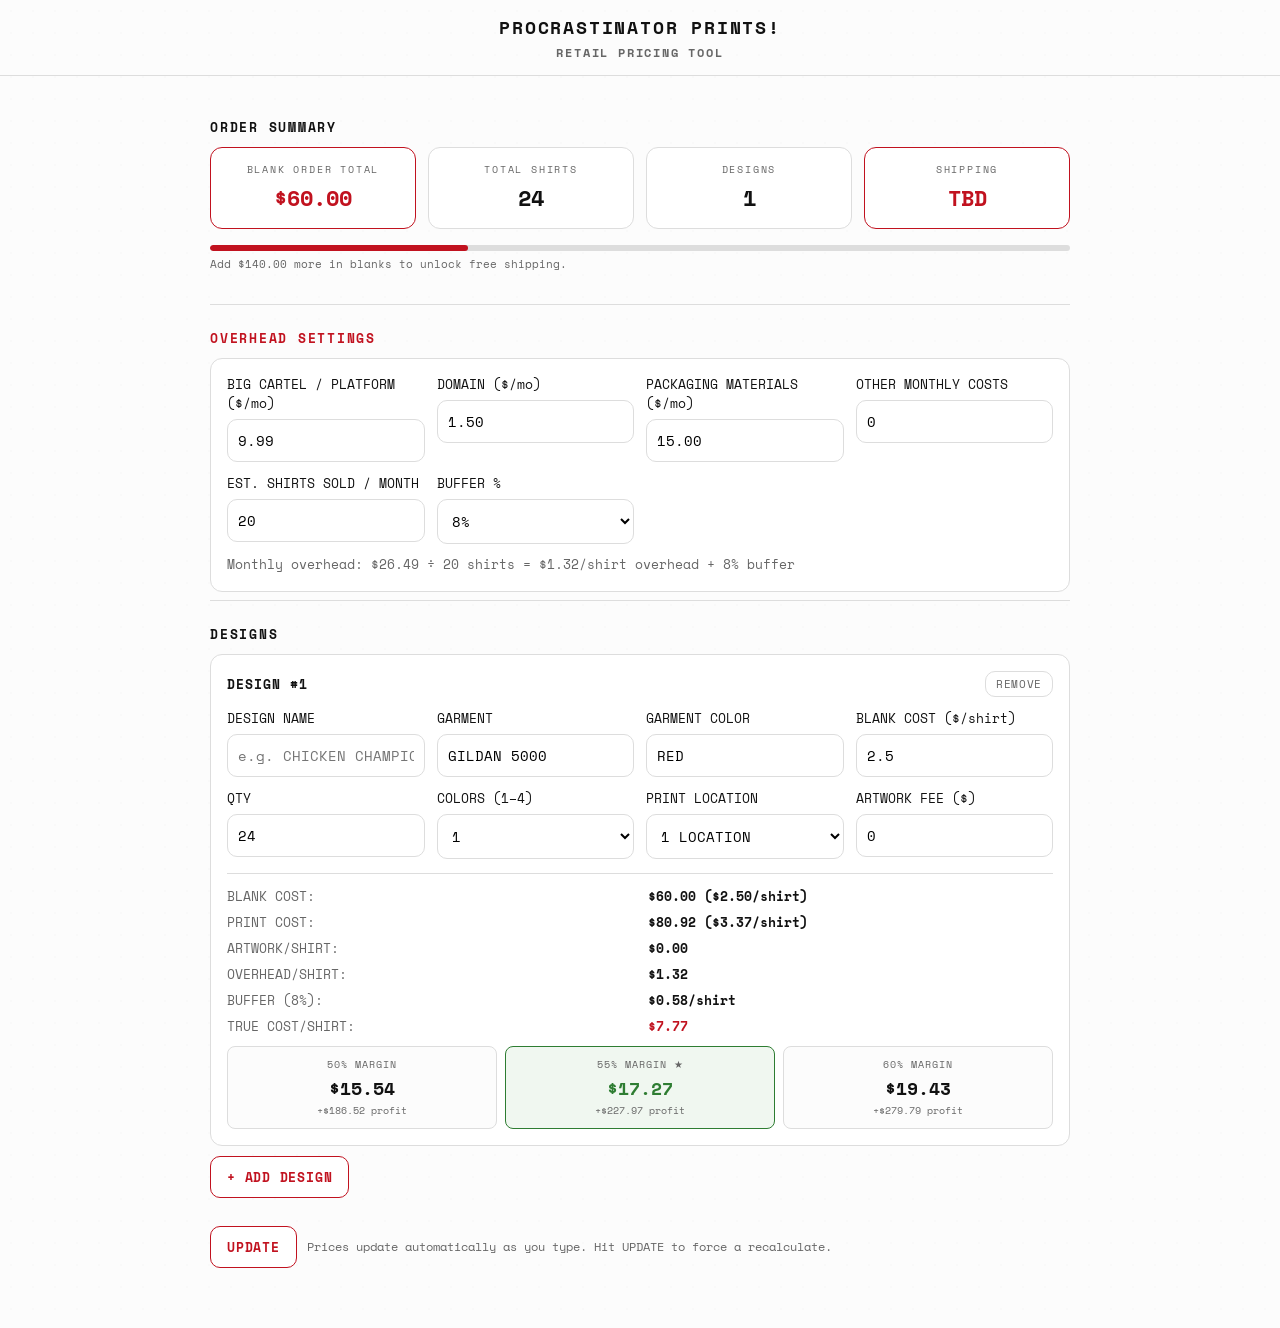
==== retail-pricing.html @ 78d6d3e1 "Add files via upload" ====
<!doctype html>
<html lang="en">
<head>
  <meta charset="utf-8" />
  <title>Procrastinator Prints — Retail Pricing</title>
  <meta name="viewport" content="width=device-width, initial-scale=1" />
  <link rel="preconnect" href="https://fonts.googleapis.com">
  <link rel="preconnect" href="https://fonts.gstatic.com" crossorigin>
  <link href="https://fonts.googleapis.com/css2?family=Space+Mono:wght@400;700&display=swap" rel="stylesheet">
  <style>
    :root {
      --bg: #fcfcfc;
      --text: #111;
      --muted: #666;
      --red: #c1121f;
      --green: #2e7d32;
      --border: #ddd;
    }

    * { box-sizing: border-box; }

    body {
      margin: 0;
      font-family: "Space Mono", monospace;
      background: var(--bg);
      color: var(--text);
      font-size: 15px;
      background-image: radial-gradient(rgba(0,0,0,0.012) 1px, transparent 1px);
      background-size: 22px 22px;
    }

    header {
      text-align: center;
      padding: 14px;
      border-bottom: 1px solid var(--border);
    }

    h1 { margin: 0; font-size: 18px; letter-spacing: 0.1em; }
    h1 span { font-size: 12px; color: var(--muted); display: block; margin-top: 4px; letter-spacing: 0.15em; }

    main {
      max-width: 900px;
      margin: auto;
      padding: 18px 20px 60px;
    }

    h2 {
      font-size: 12.5px;
      letter-spacing: 0.14em;
      margin: 24px 0 10px;
    }

    .panel {
      background: #fff;
      border: 1px solid var(--border);
      padding: 16px;
      border-radius: 12px;
      margin-bottom: 16px;
    }

    .grid {
      display: grid;
      grid-template-columns: repeat(auto-fit, minmax(190px, 1fr));
      gap: 12px;
    }

    label {
      font-size: 12.5px;
      display: flex;
      flex-direction: column;
      gap: 6px;
    }

    input, select, textarea {
      padding: 10px;
      font-family: inherit;
      border: 1px solid var(--border);
      border-radius: 10px;
      background: #fff;
      font-size: 14px;
    }

    textarea { resize: vertical; }

    .note {
      margin-top: 12px;
      font-size: 12.5px;
      color: var(--muted);
      line-height: 1.5;
    }

    button {
      padding: 10px 16px;
      font-family: inherit;
      border-radius: 10px;
      border: 1px solid var(--border);
      background: #fff;
      cursor: pointer;
      letter-spacing: 0.06em;
      font-size: 13px;
    }

    button:hover { border-color: var(--red); }

    .btn-add {
      border-color: var(--red);
      color: var(--red);
      font-weight: 700;
      margin-top: 10px;
    }

    /* ── ORDER SUMMARY ── */
    .order-summary {
      display: grid;
      grid-template-columns: repeat(auto-fit, minmax(160px, 1fr));
      gap: 12px;
      margin-bottom: 16px;
    }

    .summary-card {
      background: #fff;
      border: 1px solid var(--border);
      border-radius: 12px;
      padding: 14px 16px;
      text-align: center;
    }

    .summary-card .label {
      font-size: 10px;
      letter-spacing: 0.18em;
      color: var(--muted);
      text-transform: uppercase;
    }

    .summary-card .value {
      font-size: 22px;
      font-weight: 700;
      margin-top: 4px;
    }

    .summary-card.threshold-ok   { border-color: var(--green); }
    .summary-card.threshold-ok .value { color: var(--green); }
    .summary-card.threshold-warn { border-color: var(--red); }
    .summary-card.threshold-warn .value { color: var(--red); }

    /* ── DESIGN CARDS ── */
    .designs-list {
      display: flex;
      flex-direction: column;
      gap: 14px;
    }

    .design-card {
      background: #fff;
      border: 1px solid var(--border);
      border-radius: 12px;
      padding: 16px;
    }

    .design-card-header {
      display: flex;
      justify-content: space-between;
      align-items: center;
      margin-bottom: 12px;
    }

    .design-card-title {
      font-size: 13px;
      font-weight: 700;
      letter-spacing: 0.08em;
    }

    .btn-remove {
      font-size: 11px;
      color: var(--muted);
      border-color: var(--border);
      padding: 4px 10px;
    }

    .btn-remove:hover { color: var(--red); border-color: var(--red); }

    /* ── RESULTS TABLE ── */
    .results {
      margin-top: 14px;
      border-top: 1px solid var(--border);
      padding-top: 12px;
    }

    .result-row {
      display: grid;
      grid-template-columns: 1fr 1fr;
      gap: 6px 16px;
      font-size: 13px;
      margin-bottom: 6px;
    }

    .result-row .rl { color: var(--muted); }
    .result-row .rv { font-weight: 700; }
    .result-row.highlight .rv { color: var(--green); font-size: 15px; }
    .result-row.internal-row { display: none; }

    .show-internal .result-row.internal-row { display: grid; }

    .retail-options {
      margin-top: 10px;
      display: grid;
      grid-template-columns: repeat(3, 1fr);
      gap: 8px;
    }

    .retail-option {
      background: var(--bg);
      border: 1px solid var(--border);
      border-radius: 8px;
      padding: 10px;
      text-align: center;
    }

    .retail-option .pct { font-size: 10px; color: var(--muted); letter-spacing: 0.1em; }
    .retail-option .price { font-size: 18px; font-weight: 700; margin-top: 3px; }
    .retail-option .profit { font-size: 10px; color: var(--muted); margin-top: 2px; }
    .retail-option.recommended { border-color: var(--green); background: #f0f7f0; }
    .retail-option.recommended .price { color: var(--green); }

    /* ── OVERHEAD ── */
    .overhead-section { margin-bottom: 0; }

    .internalDivider {
      margin: 32px 0 18px;
      border: none;
      border-top: 1px solid var(--border);
      position: relative;
    }

    .internalDivider::after {
      content: "INTERNAL";
      position: absolute;
      top: -9px;
      left: 0;
      padding-right: 10px;
      background: var(--bg);
      font-size: 12px;
      letter-spacing: 0.14em;
      color: var(--red);
    }

    .internal-label { color: var(--red); }

    .threshold-bar {
      height: 6px;
      background: var(--border);
      border-radius: 4px;
      margin-top: 8px;
      overflow: hidden;
    }

    .threshold-fill {
      height: 100%;
      border-radius: 4px;
      background: var(--red);
      transition: width 0.3s ease, background 0.3s ease;
    }

    .threshold-fill.full { background: var(--green); }

    .threshold-note {
      font-size: 11px;
      color: var(--muted);
      margin-top: 5px;
    }

    .printBar {
      margin-top: 28px;
      display: flex;
      gap: 10px;
      align-items: center;
      flex-wrap: wrap;
    }

    .printHint {
      font-size: 12px;
      color: var(--muted);
      flex: 1;
      line-height: 1.45;
    }

    @media (prefers-color-scheme: dark) {
      :root { --bg: #111; --text: #f0f0f0; --muted: #999; --border: #333; }
      input, select, textarea, .panel, .design-card, .summary-card, .retail-option { background: #1e1e1e; color: #f0f0f0; border-color: #333; }
      .retail-option.recommended { background: #1a2e1a; }
    }
  </style>
</head>
<body>

<header>
  <h1>PROCRASTINATOR PRINTS! <span>RETAIL PRICING TOOL</span></h1>
</header>

<main>

  <!-- ORDER SUMMARY -->
  <h2>ORDER SUMMARY</h2>
  <div class="order-summary">
    <div class="summary-card" id="cardTotal">
      <div class="label">Blank Order Total</div>
      <div class="value" id="summaryOrderTotal">$0.00</div>
    </div>
    <div class="summary-card" id="cardShirts">
      <div class="label">Total Shirts</div>
      <div class="value" id="summaryShirts">0</div>
    </div>
    <div class="summary-card" id="cardDesigns">
      <div class="label">Designs</div>
      <div class="value" id="summaryDesigns">0</div>
    </div>
    <div class="summary-card" id="cardShipping">
      <div class="label">Shipping</div>
      <div class="value" id="summaryShipping">—</div>
    </div>
  </div>

  <div class="threshold-bar">
    <div class="threshold-fill" id="thresholdFill" style="width:0%"></div>
  </div>
  <div class="threshold-note" id="thresholdNote">Add designs to reach the $200 free shipping threshold.</div>

  <!-- OVERHEAD (collapsed by default, shown in internal) -->
  <hr class="internalDivider">
  <h2 class="internal-label">OVERHEAD SETTINGS</h2>
  <div class="panel overhead-section">
    <div class="grid">
      <label>BIG CARTEL / PLATFORM ($/mo)
        <input id="ohPlatform" type="number" min="0" step="0.01" value="9.99">
      </label>
      <label>DOMAIN ($/mo)
        <input id="ohDomain" type="number" min="0" step="0.01" value="1.50">
      </label>
      <label>PACKAGING MATERIALS ($/mo)
        <input id="ohPackaging" type="number" min="0" step="0.01" value="15.00">
      </label>
      <label>OTHER MONTHLY COSTS
        <input id="ohOther" type="number" min="0" step="0.01" value="0">
      </label>
      <label>EST. SHIRTS SOLD / MONTH
        <input id="ohUnits" type="number" min="1" value="20">
      </label>
      <label>BUFFER %
        <select id="ohBuffer">
          <option value="0.05">5%</option>
          <option value="0.08" selected>8%</option>
          <option value="0.10">10%</option>
          <option value="0.15">15%</option>
        </select>
      </label>
    </div>
    <div class="note" id="overheadNote">—</div>
  </div>

  <!-- DESIGNS -->
  <hr class="internalDivider" style="margin-top:8px;">
  <h2>DESIGNS</h2>
  <div class="designs-list" id="designsList"></div>
  <button class="btn-add" id="addDesignBtn" type="button">+ ADD DESIGN</button>

  <!-- PRINT BAR -->
  <div class="printBar">
    <button id="calcBtn" type="button" style="border-color:var(--red); color:var(--red); font-weight:700;">UPDATE</button>
    <div class="printHint">Prices update automatically as you type. Hit UPDATE to force a recalculate.</div>
  </div>

</main>

<script>
// ── Internal print costs (same as quote tool) ──────────────────────────────
const COSTS = {
  ink:        0.08,
  labor:      1.25,
  setup:      35.00,
  screenPrep: 4.00,
  spoilage:   10.00
};

const FREE_SHIP_THRESHOLD = 200.00;
let designs = [];
let nextId = 1;

const $ = (id) => document.getElementById(id);
const money = (n) => `$${(Number(n) || 0).toFixed(2)}`;
const pct   = (n) => `${(Number(n) || 0).toFixed(1)}%`;

// ── Overhead per shirt ─────────────────────────────────────────────────────
function calcOverheadPerShirt() {
  const monthly =
    (Number($("ohPlatform").value)  || 0) +
    (Number($("ohDomain").value)    || 0) +
    (Number($("ohPackaging").value) || 0) +
    (Number($("ohOther").value)     || 0);
  const units  = Math.max(1, Number($("ohUnits").value) || 1);
  const buffer = Number($("ohBuffer").value) || 0.08;
  return { perShirt: monthly / units, monthly, buffer };
}

// ── Print cost for one design ──────────────────────────────────────────────
function calcPrintCost(qty, colors, locs) {
  const screens = colors * locs;
  return (
    (COSTS.ink * colors * locs * qty) +
    (COSTS.labor * qty) +
    COSTS.setup +
    (COSTS.screenPrep * screens) +
    COSTS.spoilage
  );
}

// ── Build a design card DOM ────────────────────────────────────────────────
function buildCard(d) {
  const div = document.createElement("div");
  div.className = "design-card";
  div.id = `design-${d.id}`;
  div.innerHTML = `
    <div class="design-card-header">
      <div class="design-card-title">DESIGN #${d.id}</div>
      <button class="btn-remove" type="button" data-id="${d.id}">REMOVE</button>
    </div>
    <div class="grid">
      <label>DESIGN NAME
        <input type="text" class="d-name" placeholder="e.g. CHICKEN CHAMPIONS" value="${d.name}">
      </label>
      <label>GARMENT
        <input type="text" class="d-garment" placeholder="e.g. GILDAN 5000" value="${d.garment}">
      </label>
      <label>GARMENT COLOR
        <input type="text" class="d-color" placeholder="e.g. RED" value="${d.color}">
      </label>
      <label>BLANK COST ($/shirt)
        <input type="number" class="d-blank" min="0" step="0.01" value="${d.blank}">
      </label>
      <label>QTY
        <input type="number" class="d-qty" min="1" value="${d.qty}">
      </label>
      <label>COLORS (1–4)
        <select class="d-colors">
          <option value="1" ${d.colors==1?'selected':''}>1</option>
          <option value="2" ${d.colors==2?'selected':''}>2</option>
          <option value="3" ${d.colors==3?'selected':''}>3</option>
          <option value="4" ${d.colors==4?'selected':''}>4</option>
        </select>
      </label>
      <label>PRINT LOCATION
        <select class="d-locs">
          <option value="1" ${d.locs==1?'selected':''}>1 LOCATION</option>
          <option value="2" ${d.locs==2?'selected':''}>2 LOCATIONS</option>
        </select>
      </label>
      <label>ARTWORK FEE ($)
        <input type="number" class="d-art" min="0" step="0.01" value="${d.art}" placeholder="0.00">
      </label>
    </div>

    <div class="results" id="results-${d.id}">
      <!-- filled by calc -->
    </div>
  `;

  // events
  div.querySelectorAll("input, select").forEach(el => {
    el.addEventListener("input", calc);
    el.addEventListener("change", calc);
  });

  div.querySelector(".btn-remove").addEventListener("click", () => {
    designs = designs.filter(x => x.id !== d.id);
    div.remove();
    calc();
  });

  return div;
}

// ── Read values from a card ────────────────────────────────────────────────
function readCard(id) {
  const div = $(`design-${id}`);
  if (!div) return null;
  return {
    id,
    name:    div.querySelector(".d-name").value.trim(),
    garment: div.querySelector(".d-garment").value.trim(),
    color:   div.querySelector(".d-color").value.trim(),
    blank:   Number(div.querySelector(".d-blank").value)  || 0,
    qty:     Math.max(1, Number(div.querySelector(".d-qty").value) || 1),
    colors:  Number(div.querySelector(".d-colors").value) || 1,
    locs:    Number(div.querySelector(".d-locs").value)   || 1,
    art:     Number(div.querySelector(".d-art").value)    || 0,
  };
}

// ── Main calc ─────────────────────────────────────────────────────────────
function calc() {
  const oh = calcOverheadPerShirt();

  // Update overhead note
  $("overheadNote").textContent =
    `Monthly overhead: ${money(oh.monthly)} ÷ ${$("ohUnits").value} shirts = ${money(oh.perShirt)}/shirt overhead + ${Number($("ohBuffer").value)*100}% buffer`;

  let totalBlanks = 0;
  let totalShirts = 0;
  let totalDesigns = 0;

  designs.forEach(d => {
    const data = readCard(d.id);
    if (!data) return;

    const blankTotal  = data.blank * data.qty;
    const printCost   = calcPrintCost(data.qty, data.colors, data.locs);
    const artPerShirt = data.art / data.qty;
    const overheadPerShirt = oh.perShirt;
    const bufferPct   = Number($("ohBuffer").value) || 0.08;

    const baseCost    = (blankTotal + printCost) / data.qty + artPerShirt + overheadPerShirt;
    const trueCost    = baseCost * (1 + bufferPct);

    const retail50    = trueCost / (1 - 0.50);
    const retail55    = trueCost / (1 - 0.55);
    const retail60    = trueCost / (1 - 0.60);

    const profit50    = (retail50 - trueCost) * data.qty;
    const profit55    = (retail55 - trueCost) * data.qty;
    const profit60    = (retail60 - trueCost) * data.qty;

    totalBlanks  += blankTotal;
    totalShirts  += data.qty;
    totalDesigns += 1;

    // Render results
    const resultsEl = $(`results-${d.id}`);
    if (resultsEl) {
      resultsEl.innerHTML = `
        <div class="result-row internal-row"><span class="rl">BLANK COST:</span><span class="rv">${money(blankTotal)} (${money(data.blank)}/shirt)</span></div>
        <div class="result-row internal-row"><span class="rl">PRINT COST:</span><span class="rv">${money(printCost)} (${money(printCost/data.qty)}/shirt)</span></div>
        <div class="result-row internal-row"><span class="rl">ARTWORK/SHIRT:</span><span class="rv">${money(artPerShirt)}</span></div>
        <div class="result-row internal-row"><span class="rl">OVERHEAD/SHIRT:</span><span class="rv">${money(overheadPerShirt)}</span></div>
        <div class="result-row internal-row"><span class="rl">BUFFER (${Number(bufferPct*100).toFixed(0)}%):</span><span class="rv">${money(baseCost * bufferPct)}/shirt</span></div>
        <div class="result-row"><span class="rl">TRUE COST/SHIRT:</span><span class="rv" style="color:var(--red)">${money(trueCost)}</span></div>
        <div class="retail-options">
          <div class="retail-option">
            <div class="pct">50% MARGIN</div>
            <div class="price">${money(retail50)}</div>
            <div class="profit">+${money(profit50)} profit</div>
          </div>
          <div class="retail-option recommended">
            <div class="pct">55% MARGIN ★</div>
            <div class="price">${money(retail55)}</div>
            <div class="profit">+${money(profit55)} profit</div>
          </div>
          <div class="retail-option">
            <div class="pct">60% MARGIN</div>
            <div class="price">${money(retail60)}</div>
            <div class="profit">+${money(profit60)} profit</div>
          </div>
        </div>
      `;
      // show internal rows
      resultsEl.classList.add("show-internal");
    }
  });

  // Order summary
  $("summaryOrderTotal").textContent = money(totalBlanks);
  $("summaryShirts").textContent     = String(totalShirts);
  $("summaryDesigns").textContent    = String(totalDesigns);

  // Shipping threshold
  const pctFilled = Math.min(100, (totalBlanks / FREE_SHIP_THRESHOLD) * 100);
  $("thresholdFill").style.width = `${pctFilled}%`;
  $("thresholdFill").classList.toggle("full", totalBlanks >= FREE_SHIP_THRESHOLD);

  const cardShipping = $("cardShipping");
  if (totalDesigns === 0) {
    $("summaryShipping").textContent = "—";
    $("thresholdNote").textContent = "Add designs to reach the $200 free shipping threshold.";
    cardShipping.classList.remove("threshold-ok", "threshold-warn");
  } else if (totalBlanks >= FREE_SHIP_THRESHOLD) {
    $("summaryShipping").textContent = "FREE";
    $("thresholdNote").textContent = `${money(totalBlanks)} ordered — free shipping threshold met! ✓`;
    cardShipping.classList.add("threshold-ok");
    cardShipping.classList.remove("threshold-warn");
    $("cardTotal").classList.add("threshold-ok");
    $("cardTotal").classList.remove("threshold-warn");
  } else {
    const remaining = FREE_SHIP_THRESHOLD - totalBlanks;
    $("summaryShipping").textContent = "TBD";
    $("thresholdNote").textContent = `Add ${money(remaining)} more in blanks to unlock free shipping.`;
    cardShipping.classList.add("threshold-warn");
    cardShipping.classList.remove("threshold-ok");
    $("cardTotal").classList.add("threshold-warn");
    $("cardTotal").classList.remove("threshold-ok");
  }
}

// ── Add design ─────────────────────────────────────────────────────────────
function addDesign() {
  const d = { id: nextId++, name: "", garment: "GILDAN 5000", color: "RED", blank: 2.50, qty: 24, colors: 1, locs: 1, art: 0 };
  designs.push(d);
  const card = buildCard(d);
  $("designsList").appendChild(card);
  calc();
}

// ── Init ──────────────────────────────────────────────────────────────────
document.addEventListener("DOMContentLoaded", () => {
  document.querySelectorAll("input, select").forEach(el => {
    el.addEventListener("input", calc);
    el.addEventListener("change", calc);
  });

  $("addDesignBtn").addEventListener("click", addDesign);
  $("calcBtn").addEventListener("click", calc);

  // Start with one design
  addDesign();
  calc();
});
</script>

</body>
</html>
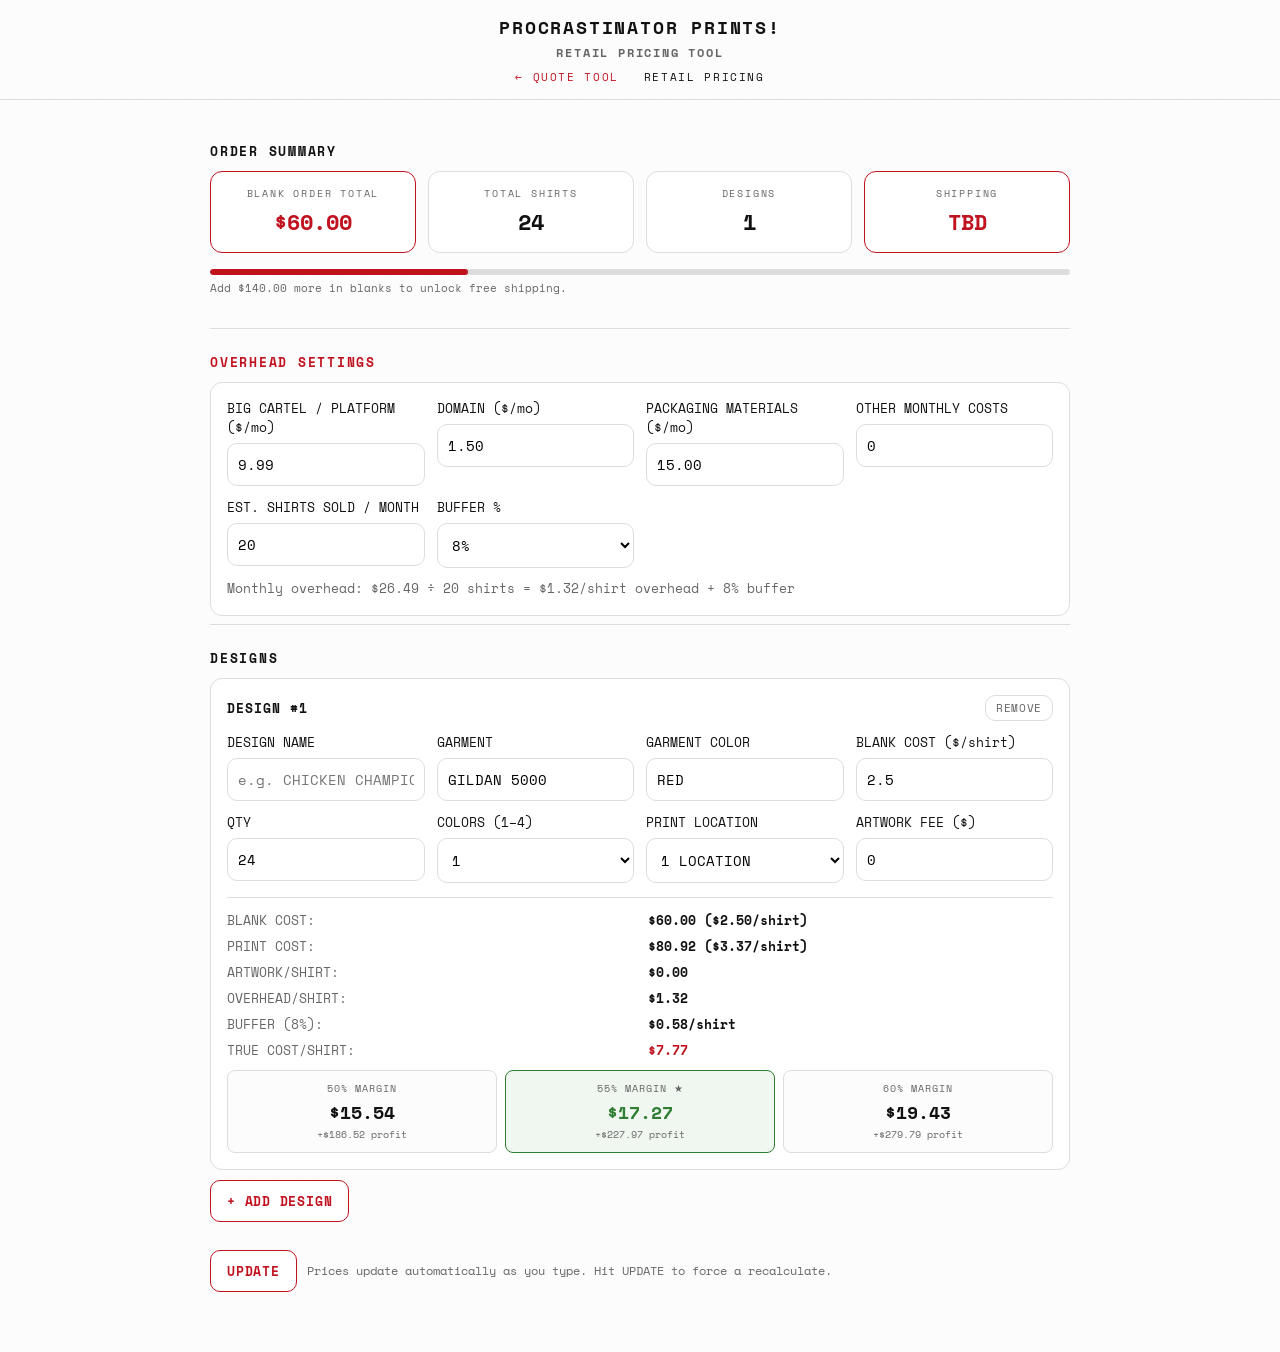
==== commit d6900307: "Add files via upload" ====
--- a/retail-pricing.html
+++ b/retail-pricing.html
@@ -295,6 +295,10 @@
 
 <header>
   <h1>PROCRASTINATOR PRINTS! <span>RETAIL PRICING TOOL</span></h1>
+  <nav style="margin-top:8px; font-size:11px; letter-spacing:0.15em;">
+    <a href="index.html" style="color:var(--red); text-decoration:none; margin-right:16px;">&larr; QUOTE TOOL</a>
+    <a href="retail-pricing.html" style="color:var(--text); text-decoration:none;">RETAIL PRICING</a>
+  </nav>
 </header>
 
 <main>
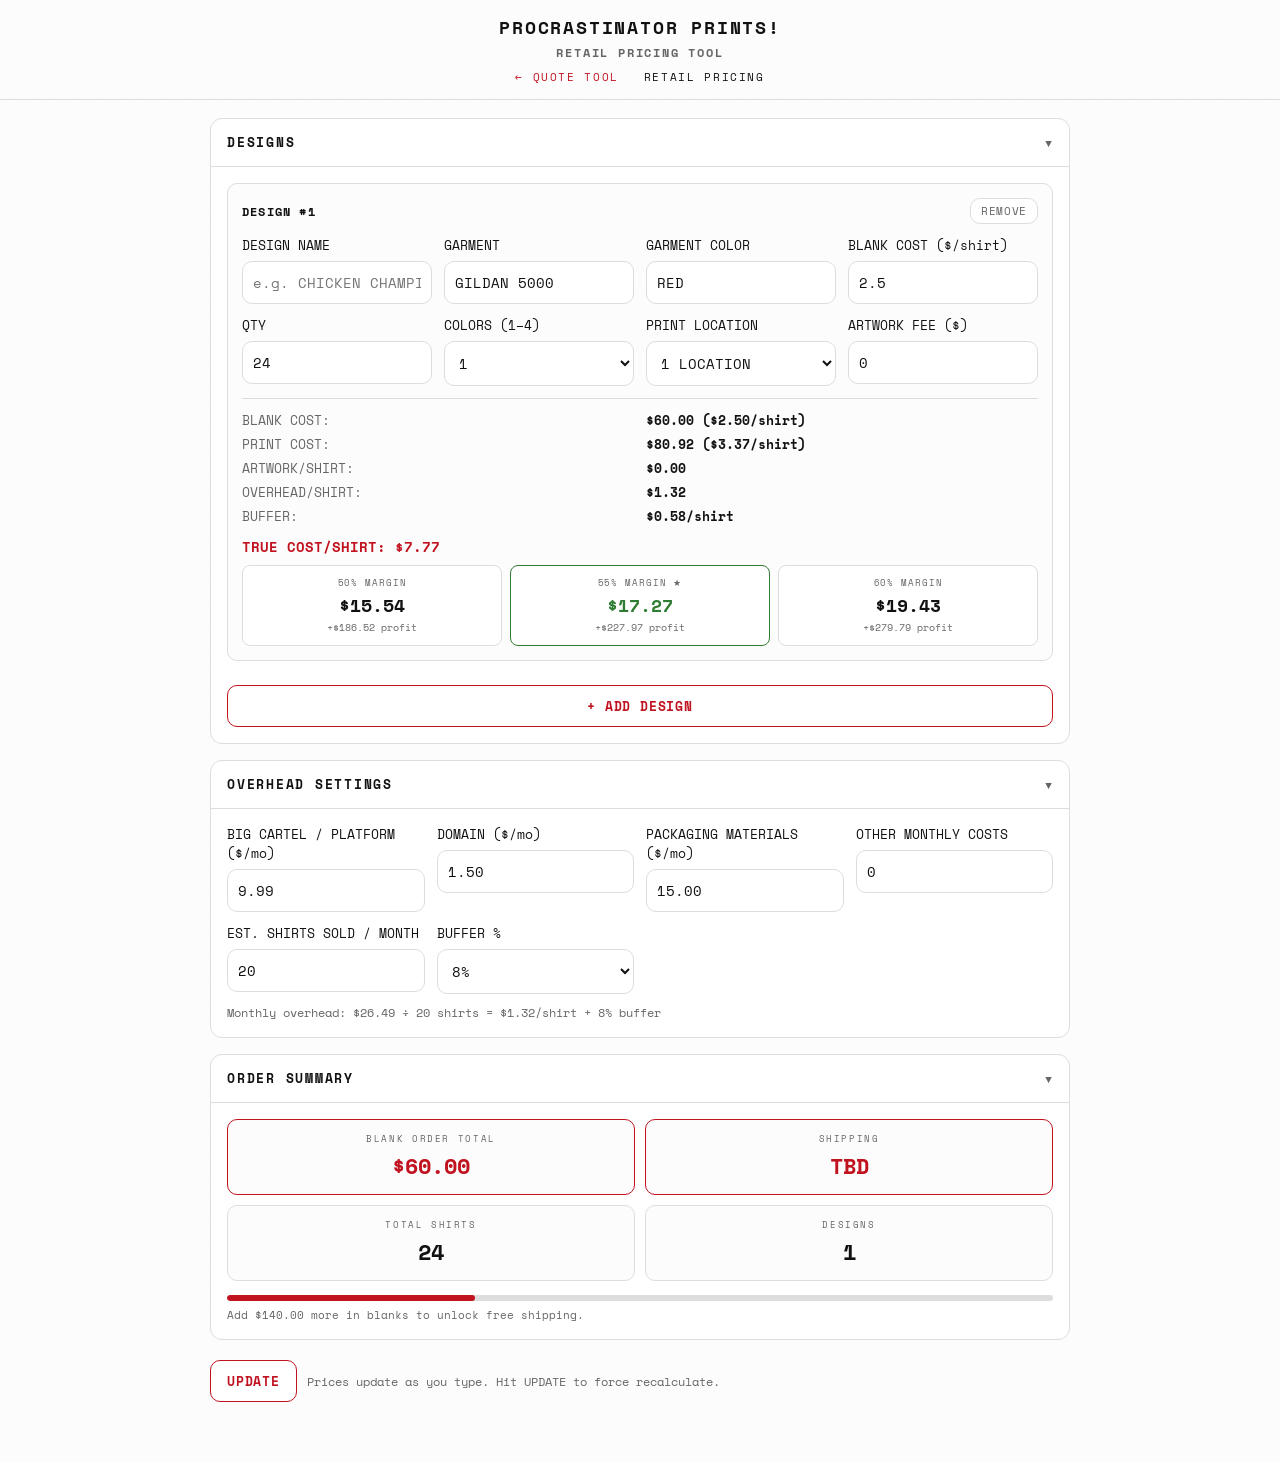
==== commit 64545056: "Add files via upload" ====
--- a/retail-pricing.html
+++ b/retail-pricing.html
@@ -9,12 +9,13 @@
   <link href="https://fonts.googleapis.com/css2?family=Space+Mono:wght@400;700&display=swap" rel="stylesheet">
   <style>
     :root {
-      --bg: #fcfcfc;
-      --text: #111;
-      --muted: #666;
-      --red: #c1121f;
-      --green: #2e7d32;
+      --bg:     #fcfcfc;
+      --text:   #111;
+      --muted:  #666;
+      --red:    #c1121f;
+      --green:  #2e7d32;
       --border: #ddd;
+      --panel:  #fff;
     }
 
     * { box-sizing: border-box; }
@@ -44,20 +45,46 @@
       padding: 18px 20px 60px;
     }
 
-    h2 {
+    /* ── COLLAPSIBLE SECTIONS ── */
+    .section {
+      margin-bottom: 16px;
+      border: 1px solid var(--border);
+      border-radius: 12px;
+      background: var(--panel);
+      overflow: hidden;
+    }
+
+    .section-header {
+      display: flex;
+      justify-content: space-between;
+      align-items: center;
+      padding: 14px 16px;
+      cursor: pointer;
+      user-select: none;
+      border-bottom: 1px solid var(--border);
+    }
+
+    .section-header:hover { background: rgba(0,0,0,0.02); }
+
+    .section-title {
       font-size: 12.5px;
+      font-weight: 700;
       letter-spacing: 0.14em;
-      margin: 24px 0 10px;
-    }
-
-    .panel {
-      background: #fff;
-      border: 1px solid var(--border);
-      padding: 16px;
-      border-radius: 12px;
-      margin-bottom: 16px;
-    }
-
+    }
+
+    .section-toggle {
+      font-size: 11px;
+      color: var(--muted);
+      letter-spacing: 0.1em;
+      transition: transform 0.2s;
+    }
+
+    .section.collapsed .section-toggle { transform: rotate(-90deg); }
+    .section.collapsed .section-body   { display: none; }
+
+    .section-body { padding: 16px; }
+
+    /* ── GRID ── */
     .grid {
       display: grid;
       grid-template-columns: repeat(auto-fit, minmax(190px, 1fr));
@@ -76,25 +103,26 @@
       font-family: inherit;
       border: 1px solid var(--border);
       border-radius: 10px;
-      background: #fff;
+      background: var(--panel);
+      color: var(--text);
       font-size: 14px;
     }
 
-    textarea { resize: vertical; }
-
     .note {
-      margin-top: 12px;
-      font-size: 12.5px;
+      margin-top: 10px;
+      font-size: 12px;
       color: var(--muted);
       line-height: 1.5;
     }
 
+    /* ── BUTTONS ── */
     button {
       padding: 10px 16px;
       font-family: inherit;
       border-radius: 10px;
       border: 1px solid var(--border);
-      background: #fff;
+      background: var(--panel);
+      color: var(--text);
       cursor: pointer;
       letter-spacing: 0.06em;
       font-size: 13px;
@@ -106,55 +134,17 @@
       border-color: var(--red);
       color: var(--red);
       font-weight: 700;
-      margin-top: 10px;
-    }
-
-    /* ── ORDER SUMMARY ── */
-    .order-summary {
-      display: grid;
-      grid-template-columns: repeat(auto-fit, minmax(160px, 1fr));
-      gap: 12px;
-      margin-bottom: 16px;
-    }
-
-    .summary-card {
-      background: #fff;
+      margin-top: 12px;
+      width: 100%;
+    }
+
+    /* ── DESIGN CARDS ── */
+    .design-card {
       border: 1px solid var(--border);
-      border-radius: 12px;
-      padding: 14px 16px;
-      text-align: center;
-    }
-
-    .summary-card .label {
-      font-size: 10px;
-      letter-spacing: 0.18em;
-      color: var(--muted);
-      text-transform: uppercase;
-    }
-
-    .summary-card .value {
-      font-size: 22px;
-      font-weight: 700;
-      margin-top: 4px;
-    }
-
-    .summary-card.threshold-ok   { border-color: var(--green); }
-    .summary-card.threshold-ok .value { color: var(--green); }
-    .summary-card.threshold-warn { border-color: var(--red); }
-    .summary-card.threshold-warn .value { color: var(--red); }
-
-    /* ── DESIGN CARDS ── */
-    .designs-list {
-      display: flex;
-      flex-direction: column;
-      gap: 14px;
-    }
-
-    .design-card {
-      background: #fff;
-      border: 1px solid var(--border);
-      border-radius: 12px;
-      padding: 16px;
+      border-radius: 10px;
+      padding: 14px;
+      margin-bottom: 12px;
+      background: var(--bg);
     }
 
     .design-card-header {
@@ -165,23 +155,22 @@
     }
 
     .design-card-title {
-      font-size: 13px;
+      font-size: 12px;
       font-weight: 700;
-      letter-spacing: 0.08em;
+      letter-spacing: 0.1em;
     }
 
     .btn-remove {
       font-size: 11px;
       color: var(--muted);
-      border-color: var(--border);
       padding: 4px 10px;
     }
 
     .btn-remove:hover { color: var(--red); border-color: var(--red); }
 
-    /* ── RESULTS TABLE ── */
+    /* ── RESULTS ── */
     .results {
-      margin-top: 14px;
+      margin-top: 12px;
       border-top: 1px solid var(--border);
       padding-top: 12px;
     }
@@ -189,69 +178,71 @@
     .result-row {
       display: grid;
       grid-template-columns: 1fr 1fr;
-      gap: 6px 16px;
-      font-size: 13px;
-      margin-bottom: 6px;
-    }
-
-    .result-row .rl { color: var(--muted); }
-    .result-row .rv { font-weight: 700; }
-    .result-row.highlight .rv { color: var(--green); font-size: 15px; }
-    .result-row.internal-row { display: none; }
-
-    .show-internal .result-row.internal-row { display: grid; }
+      gap: 4px 12px;
+      font-size: 12.5px;
+      margin-bottom: 5px;
+    }
+
+    .rl { color: var(--muted); }
+    .rv { font-weight: 700; }
+
+    .true-cost {
+      font-size: 14px;
+      font-weight: 700;
+      color: var(--red);
+      margin: 10px 0 8px;
+    }
 
     .retail-options {
-      margin-top: 10px;
       display: grid;
       grid-template-columns: repeat(3, 1fr);
       gap: 8px;
+      margin-top: 8px;
     }
 
     .retail-option {
-      background: var(--bg);
       border: 1px solid var(--border);
       border-radius: 8px;
-      padding: 10px;
+      padding: 10px 8px;
       text-align: center;
-    }
-
-    .retail-option .pct { font-size: 10px; color: var(--muted); letter-spacing: 0.1em; }
+      background: var(--panel);
+    }
+
+    .retail-option .pct   { font-size: 9px; color: var(--muted); letter-spacing: 0.1em; }
     .retail-option .price { font-size: 18px; font-weight: 700; margin-top: 3px; }
-    .retail-option .profit { font-size: 10px; color: var(--muted); margin-top: 2px; }
-    .retail-option.recommended { border-color: var(--green); background: #f0f7f0; }
+    .retail-option .prof  { font-size: 10px; color: var(--muted); margin-top: 2px; }
+    .retail-option.recommended { border-color: var(--green); }
     .retail-option.recommended .price { color: var(--green); }
 
-    /* ── OVERHEAD ── */
-    .overhead-section { margin-bottom: 0; }
-
-    .internalDivider {
-      margin: 32px 0 18px;
-      border: none;
-      border-top: 1px solid var(--border);
-      position: relative;
-    }
-
-    .internalDivider::after {
-      content: "INTERNAL";
-      position: absolute;
-      top: -9px;
-      left: 0;
-      padding-right: 10px;
+    /* ── ORDER SUMMARY ── */
+    .summary-grid {
+      display: grid;
+      grid-template-columns: repeat(2, 1fr);
+      gap: 10px;
+      margin-bottom: 14px;
+    }
+
+    .summary-card {
+      border: 1px solid var(--border);
+      border-radius: 10px;
+      padding: 12px 14px;
+      text-align: center;
       background: var(--bg);
-      font-size: 12px;
-      letter-spacing: 0.14em;
-      color: var(--red);
-    }
-
-    .internal-label { color: var(--red); }
+    }
+
+    .summary-card .slabel { font-size: 9px; letter-spacing: 0.18em; color: var(--muted); text-transform: uppercase; }
+    .summary-card .svalue { font-size: 22px; font-weight: 700; margin-top: 4px; }
+    .summary-card.ok   { border-color: var(--green); }
+    .summary-card.ok   .svalue { color: var(--green); }
+    .summary-card.warn { border-color: var(--red); }
+    .summary-card.warn .svalue { color: var(--red); }
 
     .threshold-bar {
       height: 6px;
       background: var(--border);
       border-radius: 4px;
-      margin-top: 8px;
       overflow: hidden;
+      margin-bottom: 6px;
     }
 
     .threshold-fill {
@@ -262,32 +253,37 @@
     }
 
     .threshold-fill.full { background: var(--green); }
-
-    .threshold-note {
-      font-size: 11px;
+    .threshold-note { font-size: 11px; color: var(--muted); }
+
+    /* ── OVERHEAD NOTE ── */
+    #overheadNote {
+      font-size: 11.5px;
       color: var(--muted);
-      margin-top: 5px;
-    }
-
+      margin-top: 10px;
+      line-height: 1.5;
+    }
+
+    /* ── BOTTOM BAR ── */
     .printBar {
-      margin-top: 28px;
+      margin-top: 20px;
       display: flex;
       gap: 10px;
       align-items: center;
       flex-wrap: wrap;
     }
 
-    .printHint {
-      font-size: 12px;
-      color: var(--muted);
-      flex: 1;
-      line-height: 1.45;
-    }
-
+    .printHint { font-size: 12px; color: var(--muted); flex: 1; line-height: 1.45; }
+
+    /* ── DARK MODE ── */
     @media (prefers-color-scheme: dark) {
-      :root { --bg: #111; --text: #f0f0f0; --muted: #999; --border: #333; }
-      input, select, textarea, .panel, .design-card, .summary-card, .retail-option { background: #1e1e1e; color: #f0f0f0; border-color: #333; }
-      .retail-option.recommended { background: #1a2e1a; }
+      :root {
+        --bg:     #111;
+        --text:   #f0f0f0;
+        --muted:  #999;
+        --border: #333;
+        --panel:  #1e1e1e;
+      }
+      input, select, textarea { background: #1e1e1e; color: #f0f0f0; border-color: #333; }
     }
   </style>
 </head>
@@ -296,105 +292,110 @@
 <header>
   <h1>PROCRASTINATOR PRINTS! <span>RETAIL PRICING TOOL</span></h1>
   <nav style="margin-top:8px; font-size:11px; letter-spacing:0.15em;">
-    <a href="index.html" style="color:var(--red); text-decoration:none; margin-right:16px;">&larr; QUOTE TOOL</a>
+    <a href="index.html" style="color:var(--red); text-decoration:none; margin-right:16px;">← QUOTE TOOL</a>
     <a href="retail-pricing.html" style="color:var(--text); text-decoration:none;">RETAIL PRICING</a>
   </nav>
 </header>
 
 <main>
 
-  <!-- ORDER SUMMARY -->
-  <h2>ORDER SUMMARY</h2>
-  <div class="order-summary">
-    <div class="summary-card" id="cardTotal">
-      <div class="label">Blank Order Total</div>
-      <div class="value" id="summaryOrderTotal">$0.00</div>
-    </div>
-    <div class="summary-card" id="cardShirts">
-      <div class="label">Total Shirts</div>
-      <div class="value" id="summaryShirts">0</div>
-    </div>
-    <div class="summary-card" id="cardDesigns">
-      <div class="label">Designs</div>
-      <div class="value" id="summaryDesigns">0</div>
-    </div>
-    <div class="summary-card" id="cardShipping">
-      <div class="label">Shipping</div>
-      <div class="value" id="summaryShipping">—</div>
+  <!-- 1. DESIGNS -->
+  <div class="section" id="sectionDesigns">
+    <div class="section-header" data-target="sectionDesigns">
+      <span class="section-title">DESIGNS</span>
+      <span class="section-toggle">▼</span>
+    </div>
+    <div class="section-body">
+      <div class="designs-list" id="designsList"></div>
+      <button class="btn-add" id="addDesignBtn" type="button">+ ADD DESIGN</button>
     </div>
   </div>
 
-  <div class="threshold-bar">
-    <div class="threshold-fill" id="thresholdFill" style="width:0%"></div>
+  <!-- 2. OVERHEAD SETTINGS -->
+  <div class="section" id="sectionOverhead">
+    <div class="section-header" data-target="sectionOverhead">
+      <span class="section-title">OVERHEAD SETTINGS</span>
+      <span class="section-toggle">▼</span>
+    </div>
+    <div class="section-body">
+      <div class="grid">
+        <label>BIG CARTEL / PLATFORM ($/mo)
+          <input id="ohPlatform" type="number" min="0" step="0.01" value="9.99">
+        </label>
+        <label>DOMAIN ($/mo)
+          <input id="ohDomain" type="number" min="0" step="0.01" value="1.50">
+        </label>
+        <label>PACKAGING MATERIALS ($/mo)
+          <input id="ohPackaging" type="number" min="0" step="0.01" value="15.00">
+        </label>
+        <label>OTHER MONTHLY COSTS
+          <input id="ohOther" type="number" min="0" step="0.01" value="0">
+        </label>
+        <label>EST. SHIRTS SOLD / MONTH
+          <input id="ohUnits" type="number" min="1" value="20">
+        </label>
+        <label>BUFFER %
+          <select id="ohBuffer">
+            <option value="0.05">5%</option>
+            <option value="0.08" selected>8%</option>
+            <option value="0.10">10%</option>
+            <option value="0.15">15%</option>
+          </select>
+        </label>
+      </div>
+      <div id="overheadNote">—</div>
+    </div>
   </div>
-  <div class="threshold-note" id="thresholdNote">Add designs to reach the $200 free shipping threshold.</div>
-
-  <!-- OVERHEAD (collapsed by default, shown in internal) -->
-  <hr class="internalDivider">
-  <h2 class="internal-label">OVERHEAD SETTINGS</h2>
-  <div class="panel overhead-section">
-    <div class="grid">
-      <label>BIG CARTEL / PLATFORM ($/mo)
-        <input id="ohPlatform" type="number" min="0" step="0.01" value="9.99">
-      </label>
-      <label>DOMAIN ($/mo)
-        <input id="ohDomain" type="number" min="0" step="0.01" value="1.50">
-      </label>
-      <label>PACKAGING MATERIALS ($/mo)
-        <input id="ohPackaging" type="number" min="0" step="0.01" value="15.00">
-      </label>
-      <label>OTHER MONTHLY COSTS
-        <input id="ohOther" type="number" min="0" step="0.01" value="0">
-      </label>
-      <label>EST. SHIRTS SOLD / MONTH
-        <input id="ohUnits" type="number" min="1" value="20">
-      </label>
-      <label>BUFFER %
-        <select id="ohBuffer">
-          <option value="0.05">5%</option>
-          <option value="0.08" selected>8%</option>
-          <option value="0.10">10%</option>
-          <option value="0.15">15%</option>
-        </select>
-      </label>
-    </div>
-    <div class="note" id="overheadNote">—</div>
+
+  <!-- 3. ORDER SUMMARY -->
+  <div class="section" id="sectionSummary">
+    <div class="section-header" data-target="sectionSummary">
+      <span class="section-title">ORDER SUMMARY</span>
+      <span class="section-toggle">▼</span>
+    </div>
+    <div class="section-body">
+      <div class="summary-grid">
+        <div class="summary-card" id="cardTotal">
+          <div class="slabel">Blank Order Total</div>
+          <div class="svalue" id="summaryOrderTotal">$0.00</div>
+        </div>
+        <div class="summary-card" id="cardShipping">
+          <div class="slabel">Shipping</div>
+          <div class="svalue" id="summaryShipping">—</div>
+        </div>
+        <div class="summary-card">
+          <div class="slabel">Total Shirts</div>
+          <div class="svalue" id="summaryShirts">0</div>
+        </div>
+        <div class="summary-card">
+          <div class="slabel">Designs</div>
+          <div class="svalue" id="summaryDesigns">0</div>
+        </div>
+      </div>
+      <div class="threshold-bar">
+        <div class="threshold-fill" id="thresholdFill" style="width:0%"></div>
+      </div>
+      <div class="threshold-note" id="thresholdNote">Add designs to reach the $200 free shipping threshold.</div>
+    </div>
   </div>
 
-  <!-- DESIGNS -->
-  <hr class="internalDivider" style="margin-top:8px;">
-  <h2>DESIGNS</h2>
-  <div class="designs-list" id="designsList"></div>
-  <button class="btn-add" id="addDesignBtn" type="button">+ ADD DESIGN</button>
-
-  <!-- PRINT BAR -->
   <div class="printBar">
-    <button id="calcBtn" type="button" style="border-color:var(--red); color:var(--red); font-weight:700;">UPDATE</button>
-    <div class="printHint">Prices update automatically as you type. Hit UPDATE to force a recalculate.</div>
+    <button id="calcBtn" type="button" style="border-color:var(--red);color:var(--red);font-weight:700;">UPDATE</button>
+    <div class="printHint">Prices update as you type. Hit UPDATE to force recalculate.</div>
   </div>
 
 </main>
 
 <script>
-// ── Internal print costs (same as quote tool) ──────────────────────────────
-const COSTS = {
-  ink:        0.08,
-  labor:      1.25,
-  setup:      35.00,
-  screenPrep: 4.00,
-  spoilage:   10.00
-};
-
-const FREE_SHIP_THRESHOLD = 200.00;
+const COSTS = { ink:0.08, labor:1.25, setup:35.00, screenPrep:4.00, spoilage:10.00 };
+const FREE_SHIP = 200.00;
 let designs = [];
-let nextId = 1;
-
-const $ = (id) => document.getElementById(id);
-const money = (n) => `$${(Number(n) || 0).toFixed(2)}`;
-const pct   = (n) => `${(Number(n) || 0).toFixed(1)}%`;
-
-// ── Overhead per shirt ─────────────────────────────────────────────────────
-function calcOverheadPerShirt() {
+let nextId  = 1;
+
+const $     = (id) => document.getElementById(id);
+const money = (n)  => `$${(Number(n)||0).toFixed(2)}`;
+
+function calcOverhead() {
   const monthly =
     (Number($("ohPlatform").value)  || 0) +
     (Number($("ohDomain").value)    || 0) +
@@ -405,19 +406,11 @@
   return { perShirt: monthly / units, monthly, buffer };
 }
 
-// ── Print cost for one design ──────────────────────────────────────────────
-function calcPrintCost(qty, colors, locs) {
-  const screens = colors * locs;
-  return (
-    (COSTS.ink * colors * locs * qty) +
-    (COSTS.labor * qty) +
-    COSTS.setup +
-    (COSTS.screenPrep * screens) +
-    COSTS.spoilage
-  );
+function calcPrint(qty, colors, locs) {
+  return (COSTS.ink * colors * locs * qty) + (COSTS.labor * qty) +
+    COSTS.setup + (COSTS.screenPrep * colors * locs) + COSTS.spoilage;
 }
 
-// ── Build a design card DOM ────────────────────────────────────────────────
 function buildCard(d) {
   const div = document.createElement("div");
   div.className = "design-card";
@@ -461,15 +454,11 @@
         <input type="number" class="d-art" min="0" step="0.01" value="${d.art}" placeholder="0.00">
       </label>
     </div>
-
-    <div class="results" id="results-${d.id}">
-      <!-- filled by calc -->
-    </div>
+    <div class="results" id="results-${d.id}"></div>
   `;
 
-  // events
   div.querySelectorAll("input, select").forEach(el => {
-    el.addEventListener("input", calc);
+    el.addEventListener("input",  calc);
     el.addEventListener("change", calc);
   });
 
@@ -482,90 +471,72 @@
   return div;
 }
 
-// ── Read values from a card ────────────────────────────────────────────────
 function readCard(id) {
   const div = $(`design-${id}`);
   if (!div) return null;
   return {
     id,
-    name:    div.querySelector(".d-name").value.trim(),
-    garment: div.querySelector(".d-garment").value.trim(),
-    color:   div.querySelector(".d-color").value.trim(),
-    blank:   Number(div.querySelector(".d-blank").value)  || 0,
-    qty:     Math.max(1, Number(div.querySelector(".d-qty").value) || 1),
-    colors:  Number(div.querySelector(".d-colors").value) || 1,
-    locs:    Number(div.querySelector(".d-locs").value)   || 1,
-    art:     Number(div.querySelector(".d-art").value)    || 0,
+    blank:  Number(div.querySelector(".d-blank").value)  || 0,
+    qty:    Math.max(1, Number(div.querySelector(".d-qty").value) || 1),
+    colors: Number(div.querySelector(".d-colors").value) || 1,
+    locs:   Number(div.querySelector(".d-locs").value)   || 1,
+    art:    Number(div.querySelector(".d-art").value)    || 0,
   };
 }
 
-// ── Main calc ─────────────────────────────────────────────────────────────
 function calc() {
-  const oh = calcOverheadPerShirt();
-
-  // Update overhead note
+  const oh = calcOverhead();
+
   $("overheadNote").textContent =
-    `Monthly overhead: ${money(oh.monthly)} ÷ ${$("ohUnits").value} shirts = ${money(oh.perShirt)}/shirt overhead + ${Number($("ohBuffer").value)*100}% buffer`;
-
-  let totalBlanks = 0;
-  let totalShirts = 0;
-  let totalDesigns = 0;
+    `Monthly overhead: ${money(oh.monthly)} ÷ ${$("ohUnits").value} shirts = ${money(oh.perShirt)}/shirt + ${Math.round(oh.buffer*100)}% buffer`;
+
+  let totalBlanks = 0, totalShirts = 0, totalDesigns = 0;
 
   designs.forEach(d => {
     const data = readCard(d.id);
     if (!data) return;
 
-    const blankTotal  = data.blank * data.qty;
-    const printCost   = calcPrintCost(data.qty, data.colors, data.locs);
-    const artPerShirt = data.art / data.qty;
-    const overheadPerShirt = oh.perShirt;
-    const bufferPct   = Number($("ohBuffer").value) || 0.08;
-
-    const baseCost    = (blankTotal + printCost) / data.qty + artPerShirt + overheadPerShirt;
-    const trueCost    = baseCost * (1 + bufferPct);
-
-    const retail50    = trueCost / (1 - 0.50);
-    const retail55    = trueCost / (1 - 0.55);
-    const retail60    = trueCost / (1 - 0.60);
-
-    const profit50    = (retail50 - trueCost) * data.qty;
-    const profit55    = (retail55 - trueCost) * data.qty;
-    const profit60    = (retail60 - trueCost) * data.qty;
+    const blankTotal   = data.blank * data.qty;
+    const printCost    = calcPrint(data.qty, data.colors, data.locs);
+    const artPerShirt  = data.art / data.qty;
+    const baseCost     = (blankTotal + printCost) / data.qty + artPerShirt + oh.perShirt;
+    const trueCost     = baseCost * (1 + oh.buffer);
+
+    const r50 = trueCost / 0.50;
+    const r55 = trueCost / 0.45;
+    const r60 = trueCost / 0.40;
 
     totalBlanks  += blankTotal;
     totalShirts  += data.qty;
     totalDesigns += 1;
 
-    // Render results
-    const resultsEl = $(`results-${d.id}`);
-    if (resultsEl) {
-      resultsEl.innerHTML = `
-        <div class="result-row internal-row"><span class="rl">BLANK COST:</span><span class="rv">${money(blankTotal)} (${money(data.blank)}/shirt)</span></div>
-        <div class="result-row internal-row"><span class="rl">PRINT COST:</span><span class="rv">${money(printCost)} (${money(printCost/data.qty)}/shirt)</span></div>
-        <div class="result-row internal-row"><span class="rl">ARTWORK/SHIRT:</span><span class="rv">${money(artPerShirt)}</span></div>
-        <div class="result-row internal-row"><span class="rl">OVERHEAD/SHIRT:</span><span class="rv">${money(overheadPerShirt)}</span></div>
-        <div class="result-row internal-row"><span class="rl">BUFFER (${Number(bufferPct*100).toFixed(0)}%):</span><span class="rv">${money(baseCost * bufferPct)}/shirt</span></div>
-        <div class="result-row"><span class="rl">TRUE COST/SHIRT:</span><span class="rv" style="color:var(--red)">${money(trueCost)}</span></div>
+    const el = $(`results-${d.id}`);
+    if (el) {
+      el.innerHTML = `
+        <div class="result-row"><span class="rl">BLANK COST:</span><span class="rv">${money(blankTotal)} (${money(data.blank)}/shirt)</span></div>
+        <div class="result-row"><span class="rl">PRINT COST:</span><span class="rv">${money(printCost)} (${money(printCost/data.qty)}/shirt)</span></div>
+        <div class="result-row"><span class="rl">ARTWORK/SHIRT:</span><span class="rv">${money(artPerShirt)}</span></div>
+        <div class="result-row"><span class="rl">OVERHEAD/SHIRT:</span><span class="rv">${money(oh.perShirt)}</span></div>
+        <div class="result-row"><span class="rl">BUFFER:</span><span class="rv">${money(baseCost * oh.buffer)}/shirt</span></div>
+        <div class="true-cost">TRUE COST/SHIRT: ${money(trueCost)}</div>
         <div class="retail-options">
           <div class="retail-option">
             <div class="pct">50% MARGIN</div>
-            <div class="price">${money(retail50)}</div>
-            <div class="profit">+${money(profit50)} profit</div>
+            <div class="price">${money(r50)}</div>
+            <div class="prof">+${money((r50-trueCost)*data.qty)} profit</div>
           </div>
           <div class="retail-option recommended">
             <div class="pct">55% MARGIN ★</div>
-            <div class="price">${money(retail55)}</div>
-            <div class="profit">+${money(profit55)} profit</div>
+            <div class="price">${money(r55)}</div>
+            <div class="prof">+${money((r55-trueCost)*data.qty)} profit</div>
           </div>
           <div class="retail-option">
             <div class="pct">60% MARGIN</div>
-            <div class="price">${money(retail60)}</div>
-            <div class="profit">+${money(profit60)} profit</div>
+            <div class="price">${money(r60)}</div>
+            <div class="prof">+${money((r60-trueCost)*data.qty)} profit</div>
           </div>
         </div>
       `;
-      // show internal rows
-      resultsEl.classList.add("show-internal");
     }
   });
 
@@ -574,58 +545,59 @@
   $("summaryShirts").textContent     = String(totalShirts);
   $("summaryDesigns").textContent    = String(totalDesigns);
 
-  // Shipping threshold
-  const pctFilled = Math.min(100, (totalBlanks / FREE_SHIP_THRESHOLD) * 100);
+  const pctFilled = Math.min(100, (totalBlanks / FREE_SHIP) * 100);
   $("thresholdFill").style.width = `${pctFilled}%`;
-  $("thresholdFill").classList.toggle("full", totalBlanks >= FREE_SHIP_THRESHOLD);
+  $("thresholdFill").classList.toggle("full", totalBlanks >= FREE_SHIP);
 
   const cardShipping = $("cardShipping");
+  const cardTotal    = $("cardTotal");
+
   if (totalDesigns === 0) {
     $("summaryShipping").textContent = "—";
-    $("thresholdNote").textContent = "Add designs to reach the $200 free shipping threshold.";
-    cardShipping.classList.remove("threshold-ok", "threshold-warn");
-  } else if (totalBlanks >= FREE_SHIP_THRESHOLD) {
-    $("summaryShipping").textContent = "FREE";
-    $("thresholdNote").textContent = `${money(totalBlanks)} ordered — free shipping threshold met! ✓`;
-    cardShipping.classList.add("threshold-ok");
-    cardShipping.classList.remove("threshold-warn");
-    $("cardTotal").classList.add("threshold-ok");
-    $("cardTotal").classList.remove("threshold-warn");
+    $("thresholdNote").textContent   = "Add designs to reach the $200 free shipping threshold.";
+    cardShipping.className = "summary-card";
+    cardTotal.className    = "summary-card";
+  } else if (totalBlanks >= FREE_SHIP) {
+    $("summaryShipping").textContent = "FREE ✓";
+    $("thresholdNote").textContent   = `${money(totalBlanks)} ordered — free shipping unlocked!`;
+    cardShipping.className = "summary-card ok";
+    cardTotal.className    = "summary-card ok";
   } else {
-    const remaining = FREE_SHIP_THRESHOLD - totalBlanks;
+    const rem = FREE_SHIP - totalBlanks;
     $("summaryShipping").textContent = "TBD";
-    $("thresholdNote").textContent = `Add ${money(remaining)} more in blanks to unlock free shipping.`;
-    cardShipping.classList.add("threshold-warn");
-    cardShipping.classList.remove("threshold-ok");
-    $("cardTotal").classList.add("threshold-warn");
-    $("cardTotal").classList.remove("threshold-ok");
+    $("thresholdNote").textContent   = `Add ${money(rem)} more in blanks to unlock free shipping.`;
+    cardShipping.className = "summary-card warn";
+    cardTotal.className    = "summary-card warn";
   }
 }
 
-// ── Add design ─────────────────────────────────────────────────────────────
 function addDesign() {
-  const d = { id: nextId++, name: "", garment: "GILDAN 5000", color: "RED", blank: 2.50, qty: 24, colors: 1, locs: 1, art: 0 };
+  const d = { id: nextId++, name:"", garment:"GILDAN 5000", color:"RED", blank:2.50, qty:24, colors:1, locs:1, art:0 };
   designs.push(d);
-  const card = buildCard(d);
-  $("designsList").appendChild(card);
+  $("designsList").appendChild(buildCard(d));
   calc();
 }
+
+// ── Collapsible sections ───────────────────────────────────────────────────
+document.querySelectorAll(".section-header").forEach(header => {
+  header.addEventListener("click", () => {
+    const target = header.dataset.target;
+    const section = $(target);
+    section.classList.toggle("collapsed");
+  });
+});
 
 // ── Init ──────────────────────────────────────────────────────────────────
 document.addEventListener("DOMContentLoaded", () => {
   document.querySelectorAll("input, select").forEach(el => {
-    el.addEventListener("input", calc);
+    el.addEventListener("input",  calc);
     el.addEventListener("change", calc);
   });
-
   $("addDesignBtn").addEventListener("click", addDesign);
   $("calcBtn").addEventListener("click", calc);
-
-  // Start with one design
   addDesign();
   calc();
 });
 </script>
-
 </body>
 </html>
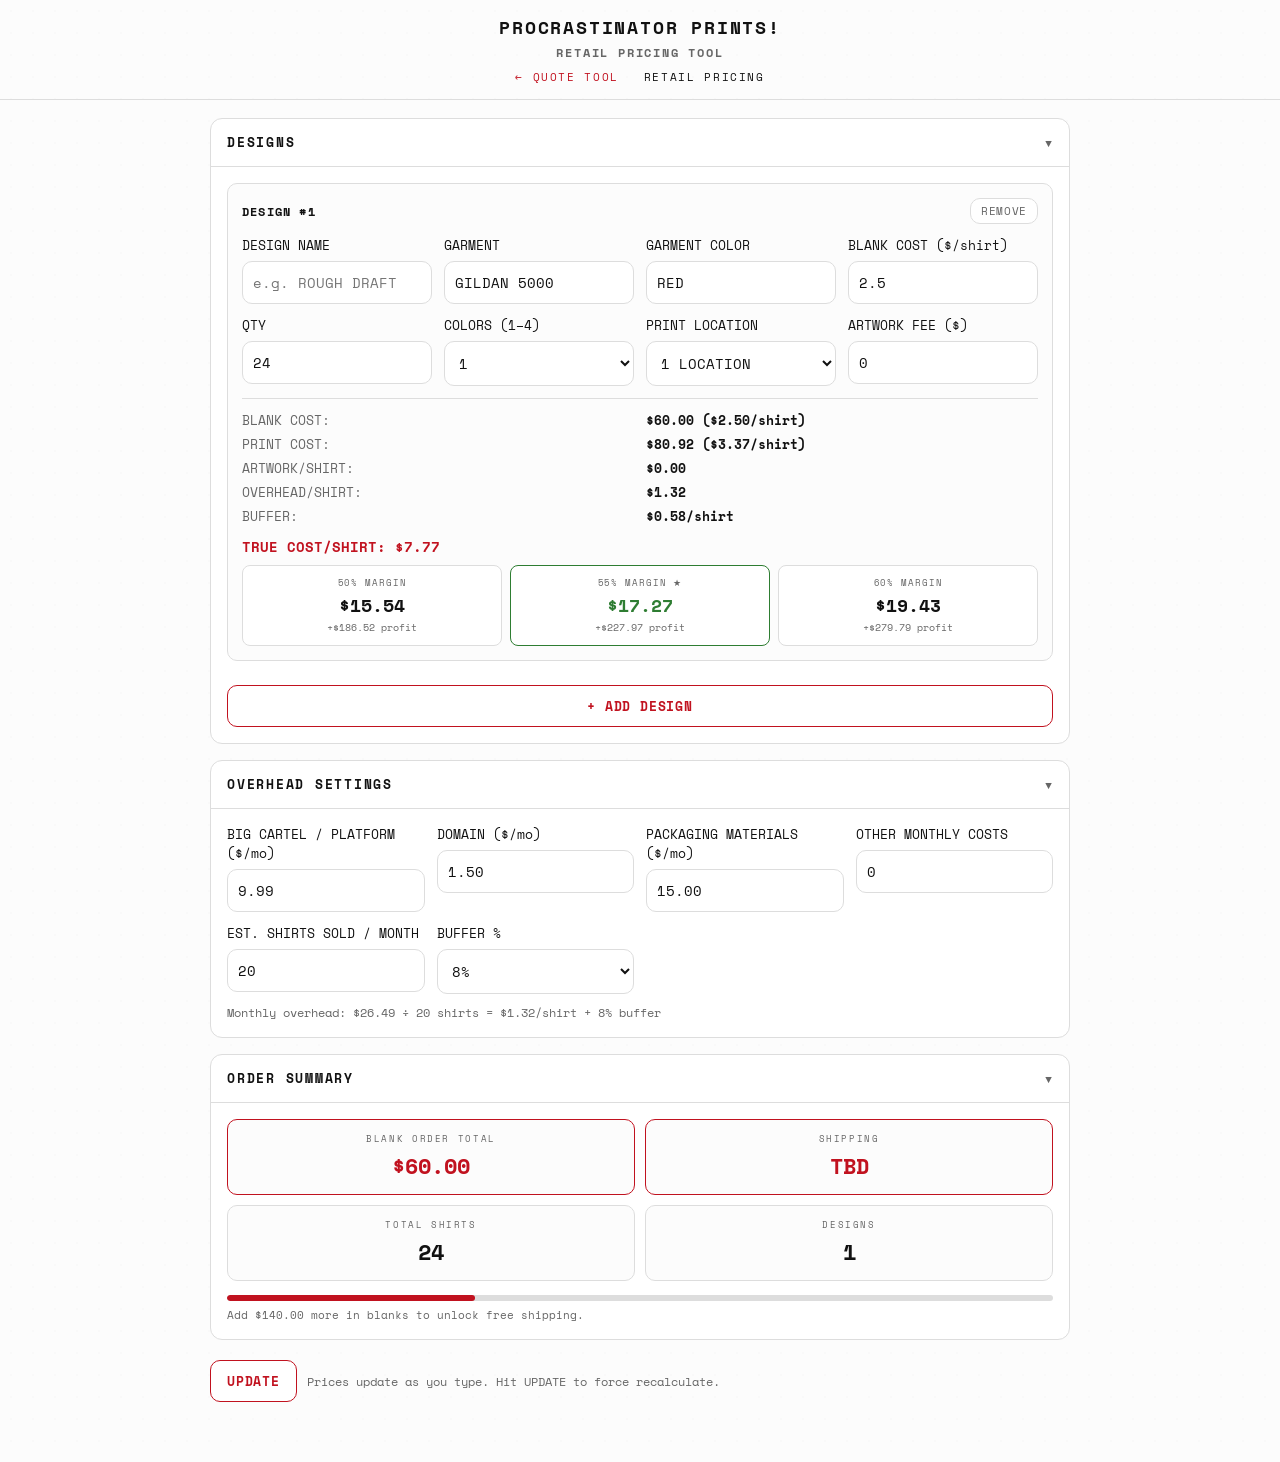
==== commit d3d9ff30: "Add files via upload" ====
--- a/retail-pricing.html
+++ b/retail-pricing.html
@@ -422,7 +422,7 @@
     </div>
     <div class="grid">
       <label>DESIGN NAME
-        <input type="text" class="d-name" placeholder="e.g. CHICKEN CHAMPIONS" value="${d.name}">
+        <input type="text" class="d-name" placeholder="e.g. ROUGH DRAFT" value="${d.name}">
       </label>
       <label>GARMENT
         <input type="text" class="d-garment" placeholder="e.g. GILDAN 5000" value="${d.garment}">
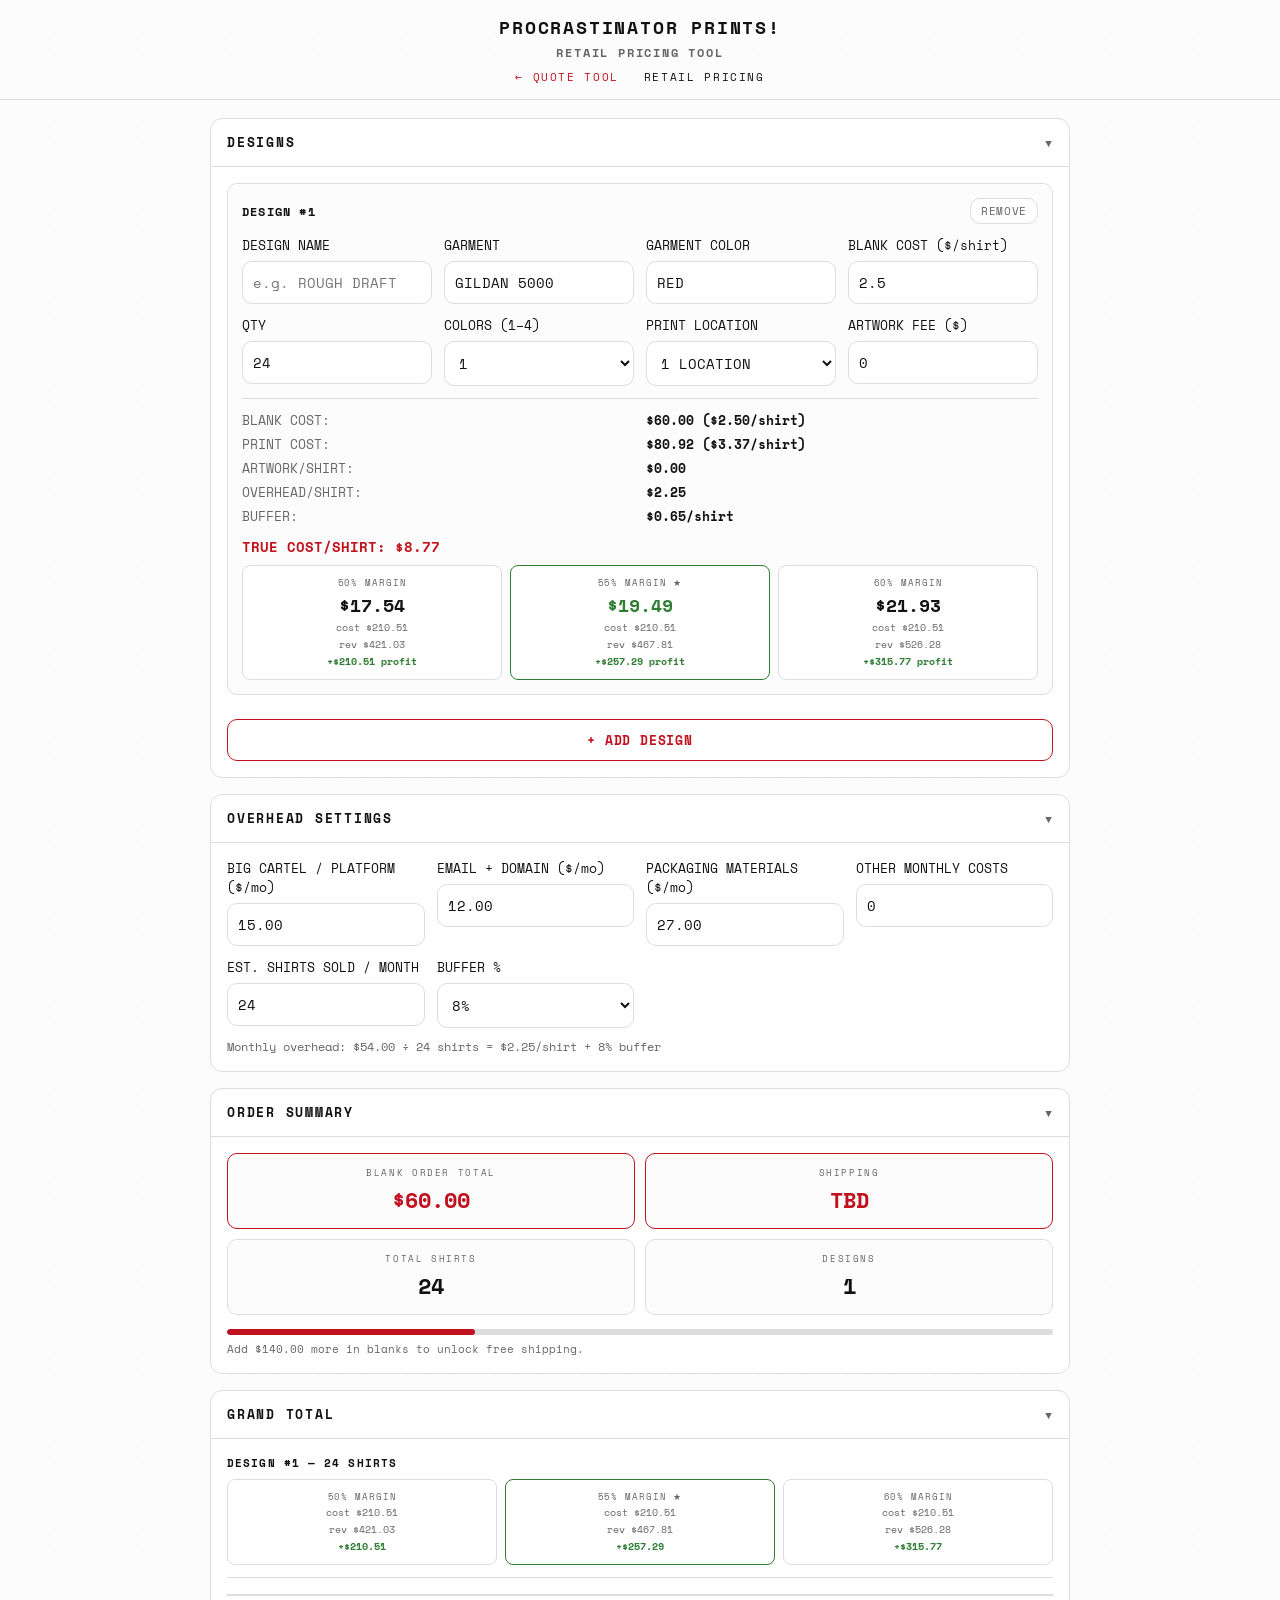
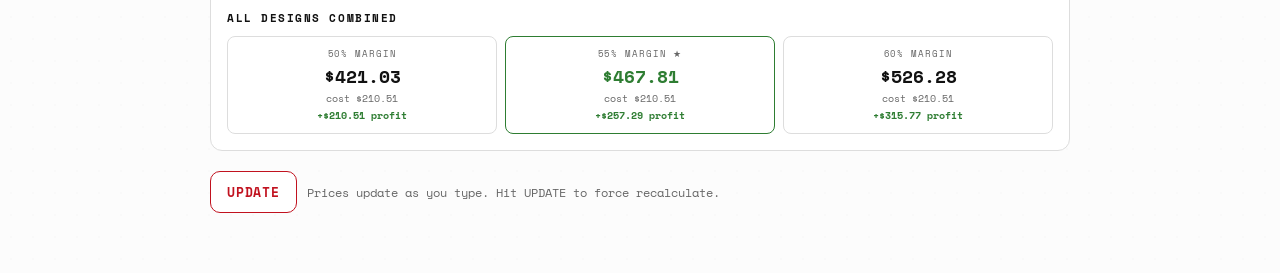
==== commit d70078a7: "Add files via upload" ====
--- a/retail-pricing.html
+++ b/retail-pricing.html
@@ -320,19 +320,19 @@
     <div class="section-body">
       <div class="grid">
         <label>BIG CARTEL / PLATFORM ($/mo)
-          <input id="ohPlatform" type="number" min="0" step="0.01" value="9.99">
+          <input id="ohPlatform" type="number" min="0" step="0.01" value="15.00">
         </label>
-        <label>DOMAIN ($/mo)
-          <input id="ohDomain" type="number" min="0" step="0.01" value="1.50">
+        <label>EMAIL + DOMAIN ($/mo)
+          <input id="ohDomain" type="number" min="0" step="0.01" value="12.00">
         </label>
         <label>PACKAGING MATERIALS ($/mo)
-          <input id="ohPackaging" type="number" min="0" step="0.01" value="15.00">
+          <input id="ohPackaging" type="number" min="0" step="0.01" value="27.00">
         </label>
         <label>OTHER MONTHLY COSTS
           <input id="ohOther" type="number" min="0" step="0.01" value="0">
         </label>
         <label>EST. SHIRTS SOLD / MONTH
-          <input id="ohUnits" type="number" min="1" value="20">
+          <input id="ohUnits" type="number" min="1" value="24">
         </label>
         <label>BUFFER %
           <select id="ohBuffer">
@@ -376,6 +376,40 @@
         <div class="threshold-fill" id="thresholdFill" style="width:0%"></div>
       </div>
       <div class="threshold-note" id="thresholdNote">Add designs to reach the $200 free shipping threshold.</div>
+    </div>
+  </div>
+
+  <!-- 4. GRAND TOTAL -->
+  <div class="section" id="sectionGrandTotal">
+    <div class="section-header" data-target="sectionGrandTotal">
+      <span class="section-title">GRAND TOTAL</span>
+      <span class="section-toggle">▼</span>
+    </div>
+    <div class="section-body">
+      <div id="perDesignTotals" style="margin-bottom:16px;"></div>
+      <div style="border-top:2px solid var(--border); padding-top:14px;">
+        <div style="font-size:11px; font-weight:700; letter-spacing:0.14em; margin-bottom:10px;">ALL DESIGNS COMBINED</div>
+        <div class="retail-options">
+          <div class="retail-option">
+            <div class="pct">50% MARGIN</div>
+            <div class="price" id="gt50">—</div>
+            <div class="prof" id="gt50cost">—</div>
+            <div class="prof" id="gt50profit" style="color:var(--green); font-weight:700;"></div>
+          </div>
+          <div class="retail-option recommended">
+            <div class="pct">55% MARGIN ★</div>
+            <div class="price" id="gt55" style="color:var(--green);">—</div>
+            <div class="prof" id="gt55cost">—</div>
+            <div class="prof" id="gt55profit" style="color:var(--green); font-weight:700;"></div>
+          </div>
+          <div class="retail-option">
+            <div class="pct">60% MARGIN</div>
+            <div class="price" id="gt60">—</div>
+            <div class="prof" id="gt60cost">—</div>
+            <div class="prof" id="gt60profit" style="color:var(--green); font-weight:700;"></div>
+          </div>
+        </div>
+      </div>
     </div>
   </div>
 
@@ -491,6 +525,9 @@
     `Monthly overhead: ${money(oh.monthly)} ÷ ${$("ohUnits").value} shirts = ${money(oh.perShirt)}/shirt + ${Math.round(oh.buffer*100)}% buffer`;
 
   let totalBlanks = 0, totalShirts = 0, totalDesigns = 0;
+  let grandTrueCost = 0;
+  let grand50rev = 0, grand55rev = 0, grand60rev = 0;
+  const perDesignRows = [];
 
   designs.forEach(d => {
     const data = readCard(d.id);
@@ -501,14 +538,27 @@
     const artPerShirt  = data.art / data.qty;
     const baseCost     = (blankTotal + printCost) / data.qty + artPerShirt + oh.perShirt;
     const trueCost     = baseCost * (1 + oh.buffer);
+    const totalCost    = trueCost * data.qty;
 
     const r50 = trueCost / 0.50;
     const r55 = trueCost / 0.45;
     const r60 = trueCost / 0.40;
 
-    totalBlanks  += blankTotal;
-    totalShirts  += data.qty;
-    totalDesigns += 1;
+    const rev50 = r50 * data.qty;
+    const rev55 = r55 * data.qty;
+    const rev60 = r60 * data.qty;
+
+    totalBlanks    += blankTotal;
+    totalShirts    += data.qty;
+    totalDesigns   += 1;
+    grandTrueCost  += totalCost;
+    grand50rev     += rev50;
+    grand55rev     += rev55;
+    grand60rev     += rev60;
+
+    // Per-design row for grand total section
+    const name = document.querySelector(`#design-${d.id} .d-name`)?.value.trim() || `DESIGN #${d.id}`;
+    perDesignRows.push({ name, qty: data.qty, totalCost, rev50, rev55, rev60 });
 
     const el = $(`results-${d.id}`);
     if (el) {
@@ -523,22 +573,75 @@
           <div class="retail-option">
             <div class="pct">50% MARGIN</div>
             <div class="price">${money(r50)}</div>
-            <div class="prof">+${money((r50-trueCost)*data.qty)} profit</div>
+            <div class="prof">cost ${money(totalCost)}</div>
+            <div class="prof">rev ${money(rev50)}</div>
+            <div class="prof" style="color:var(--green);font-weight:700;">+${money(rev50-totalCost)} profit</div>
           </div>
           <div class="retail-option recommended">
             <div class="pct">55% MARGIN ★</div>
             <div class="price">${money(r55)}</div>
-            <div class="prof">+${money((r55-trueCost)*data.qty)} profit</div>
+            <div class="prof">cost ${money(totalCost)}</div>
+            <div class="prof">rev ${money(rev55)}</div>
+            <div class="prof" style="color:var(--green);font-weight:700;">+${money(rev55-totalCost)} profit</div>
           </div>
           <div class="retail-option">
             <div class="pct">60% MARGIN</div>
             <div class="price">${money(r60)}</div>
-            <div class="prof">+${money((r60-trueCost)*data.qty)} profit</div>
+            <div class="prof">cost ${money(totalCost)}</div>
+            <div class="prof">rev ${money(rev60)}</div>
+            <div class="prof" style="color:var(--green);font-weight:700;">+${money(rev60-totalCost)} profit</div>
           </div>
         </div>
       `;
     }
   });
+
+  // ── Per-design totals in grand total section ──
+  const pdt = $("perDesignTotals");
+  if (pdt) {
+    if (perDesignRows.length === 0) {
+      pdt.innerHTML = `<div style="font-size:12px;color:var(--muted);">Add designs above to see totals.</div>`;
+    } else {
+      pdt.innerHTML = perDesignRows.map(r => `
+        <div style="margin-bottom:12px; padding-bottom:12px; border-bottom:1px solid var(--border);">
+          <div style="font-size:11px;font-weight:700;letter-spacing:0.1em;margin-bottom:6px;">${r.name} — ${r.qty} SHIRTS</div>
+          <div class="retail-options">
+            <div class="retail-option">
+              <div class="pct">50% MARGIN</div>
+              <div class="prof">cost ${money(r.totalCost)}</div>
+              <div class="prof">rev ${money(r.rev50)}</div>
+              <div class="prof" style="color:var(--green);font-weight:700;">+${money(r.rev50-r.totalCost)}</div>
+            </div>
+            <div class="retail-option recommended">
+              <div class="pct">55% MARGIN ★</div>
+              <div class="prof">cost ${money(r.totalCost)}</div>
+              <div class="prof">rev ${money(r.rev55)}</div>
+              <div class="prof" style="color:var(--green);font-weight:700;">+${money(r.rev55-r.totalCost)}</div>
+            </div>
+            <div class="retail-option">
+              <div class="pct">60% MARGIN</div>
+              <div class="prof">cost ${money(r.totalCost)}</div>
+              <div class="prof">rev ${money(r.rev60)}</div>
+              <div class="prof" style="color:var(--green);font-weight:700;">+${money(r.rev60-r.totalCost)}</div>
+            </div>
+          </div>
+        </div>
+      `).join("");
+    }
+  }
+
+  // ── Grand totals ──
+  if ($("gt50")) {
+    $("gt50").textContent      = money(grand50rev);
+    $("gt50cost").textContent  = `cost ${money(grandTrueCost)}`;
+    $("gt50profit").textContent = `+${money(grand50rev - grandTrueCost)} profit`;
+    $("gt55").textContent      = money(grand55rev);
+    $("gt55cost").textContent  = `cost ${money(grandTrueCost)}`;
+    $("gt55profit").textContent = `+${money(grand55rev - grandTrueCost)} profit`;
+    $("gt60").textContent      = money(grand60rev);
+    $("gt60cost").textContent  = `cost ${money(grandTrueCost)}`;
+    $("gt60profit").textContent = `+${money(grand60rev - grandTrueCost)} profit`;
+  }
 
   // Order summary
   $("summaryOrderTotal").textContent = money(totalBlanks);
